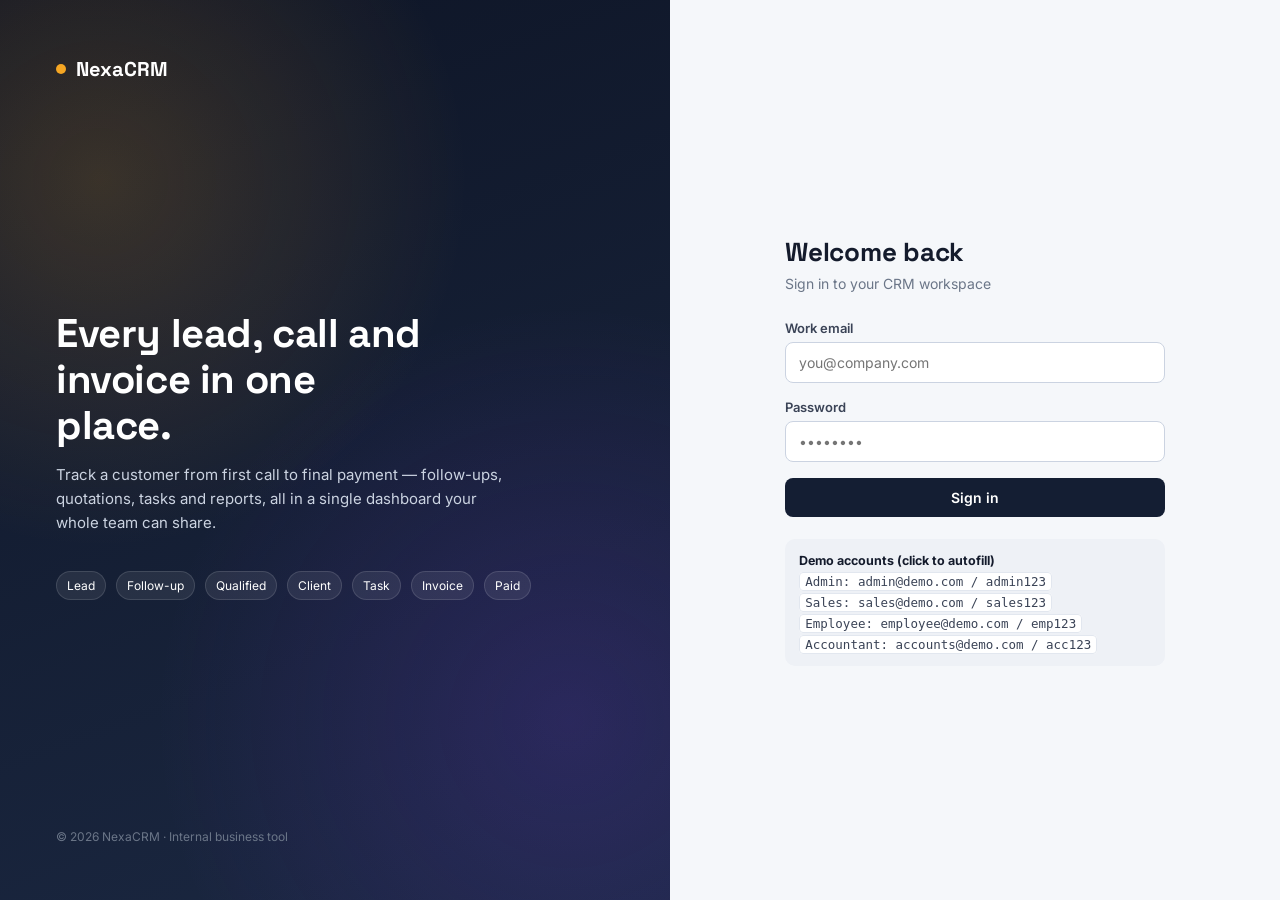
==== crm/dashboard.html @ ab88eb87 "Initial commit" ====
<!DOCTYPE html>
<html lang="en">
<head>
<meta charset="UTF-8">
<meta name="viewport" content="width=device-width, initial-scale=1.0">
<title>NexaCRM — Dashboard</title>
<link rel="stylesheet" href="css/style.css">
</head>
<body>

<div class="app-shell">

  <!-- ===================== SIDEBAR ===================== -->
  <aside class="sidebar" id="sidebar">
    <div class="brand"><span class="dot"></span> NexaCRM</div>

    <div class="nav-group-label">Overview</div>
    <div class="nav-item" data-section="dashboard" data-roles="Admin,Sales,Employee,Accountant">
      <svg width="18" height="18" viewBox="0 0 24 24" fill="none" stroke="currentColor" stroke-width="2"><rect x="3" y="3" width="7" height="9" rx="1.5"/><rect x="14" y="3" width="7" height="5" rx="1.5"/><rect x="14" y="12" width="7" height="9" rx="1.5"/><rect x="3" y="16" width="7" height="5" rx="1.5"/></svg>
      Dashboard
    </div>

    <div class="nav-group-label">Sales Pipeline</div>
    <div class="nav-item" data-section="leads" data-roles="Admin,Sales">
      <svg width="18" height="18" viewBox="0 0 24 24" fill="none" stroke="currentColor" stroke-width="2"><path d="M22 16.92v3a2 2 0 0 1-2.18 2 19.79 19.79 0 0 1-8.63-3.07 19.5 19.5 0 0 1-6-6 19.79 19.79 0 0 1-3.07-8.67A2 2 0 0 1 4.11 2h3a2 2 0 0 1 2 1.72c.13.96.36 1.9.68 2.81a2 2 0 0 1-.45 2.11L8.09 9.91a16 16 0 0 0 6 6l1.27-1.27a2 2 0 0 1 2.11-.45c.91.32 1.85.55 2.81.68A2 2 0 0 1 22 16.92z"/></svg>
      Leads &amp; Follow-ups
    </div>
    <div class="nav-item" data-section="clients" data-roles="Admin,Sales,Accountant,Employee">
      <svg width="18" height="18" viewBox="0 0 24 24" fill="none" stroke="currentColor" stroke-width="2"><path d="M17 21v-2a4 4 0 0 0-4-4H5a4 4 0 0 0-4 4v2"/><circle cx="9" cy="7" r="4"/><path d="M23 21v-2a4 4 0 0 0-3-3.87"/><path d="M16 3.13a4 4 0 0 1 0 7.75"/></svg>
      Clients
    </div>

    <div class="nav-group-label">Delivery</div>
    <div class="nav-item" data-section="tasks" data-roles="Admin,Sales,Employee">
      <svg width="18" height="18" viewBox="0 0 24 24" fill="none" stroke="currentColor" stroke-width="2"><path d="M9 11l3 3L22 4"/><path d="M21 12v7a2 2 0 0 1-2 2H5a2 2 0 0 1-2-2V5a2 2 0 0 1 2-2h11"/></svg>
      Services &amp; Tasks
    </div>

    <div class="nav-group-label">Billing</div>
    <div class="nav-item" data-section="quotations" data-roles="Admin,Sales,Accountant">
      <svg width="18" height="18" viewBox="0 0 24 24" fill="none" stroke="currentColor" stroke-width="2"><path d="M14 2H6a2 2 0 0 0-2 2v16a2 2 0 0 0 2 2h12a2 2 0 0 0 2-2V8z"/><path d="M14 2v6h6"/><path d="M9 15h6M9 11h3"/></svg>
      Quotations &amp; Invoices
    </div>
    <div class="nav-item" data-section="payments" data-roles="Admin,Accountant">
      <svg width="18" height="18" viewBox="0 0 24 24" fill="none" stroke="currentColor" stroke-width="2"><rect x="1" y="4" width="22" height="16" rx="2"/><path d="M1 10h22"/></svg>
      Payments
    </div>

    <div class="nav-group-label">Insights</div>
    <div class="nav-item" data-section="notifications" data-roles="Admin,Sales,Employee,Accountant">
      <svg width="18" height="18" viewBox="0 0 24 24" fill="none" stroke="currentColor" stroke-width="2"><path d="M18 8A6 6 0 0 0 6 8c0 7-3 9-3 9h18s-3-2-3-9"/><path d="M13.73 21a2 2 0 0 1-3.46 0"/></svg>
      Notifications
    </div>
    <div class="nav-item" data-section="reports" data-roles="Admin,Accountant">
      <svg width="18" height="18" viewBox="0 0 24 24" fill="none" stroke="currentColor" stroke-width="2"><path d="M3 3v18h18"/><path d="M18 17V9M13 17V5M8 17v-3"/></svg>
      Reports
    </div>
    <div class="nav-item" data-section="users" data-roles="Admin">
      <svg width="18" height="18" viewBox="0 0 24 24" fill="none" stroke="currentColor" stroke-width="2"><path d="M20 21v-2a4 4 0 0 0-4-4H8a4 4 0 0 0-4 4v2"/><circle cx="12" cy="7" r="4"/></svg>
      Team &amp; Roles
    </div>

    <div class="sidebar-footer">
      <div class="sidebar-user">
        <div class="avatar" id="sbAvatar">?</div>
        <div class="who">
          <div class="n" id="sbName">—</div>
          <div class="r" id="sbRole">—</div>
        </div>
      </div>
      <div class="nav-item" id="logoutBtn" style="margin-top:6px;">
        <svg width="18" height="18" viewBox="0 0 24 24" fill="none" stroke="currentColor" stroke-width="2"><path d="M9 21H5a2 2 0 0 1-2-2V5a2 2 0 0 1 2-2h4"/><polyline points="16 17 21 12 16 7"/><line x1="21" y1="12" x2="9" y2="12"/></svg>
        Log out
      </div>
    </div>
  </aside>

  <!-- ===================== MAIN ===================== -->
  <div class="main">
    <div class="topbar">
      <div class="left">
        <button class="menu-toggle" id="menuToggle">
          <svg width="22" height="22" viewBox="0 0 24 24" fill="none" stroke="currentColor" stroke-width="2"><line x1="3" y1="12" x2="21" y2="12"/><line x1="3" y1="6" x2="21" y2="6"/><line x1="3" y1="18" x2="21" y2="18"/></svg>
        </button>
        <h1 id="pageTitle">Dashboard</h1>
      </div>
      <div class="right">
        <button class="btn btn-amber btn-sm" id="newCallBtn">
          <svg width="15" height="15" viewBox="0 0 24 24" fill="none" stroke="currentColor" stroke-width="2.3"><path d="M22 16.92v3a2 2 0 0 1-2.18 2 19.79 19.79 0 0 1-8.63-3.07 19.5 19.5 0 0 1-6-6 19.79 19.79 0 0 1-3.07-8.67A2 2 0 0 1 4.11 2h3a2 2 0 0 1 2 1.72c.13.96.36 1.9.68 2.81a2 2 0 0 1-.45 2.11L8.09 9.91a16 16 0 0 0 6 6l1.27-1.27a2 2 0 0 1 2.11-.45c.91.32 1.85.55 2.81.68A2 2 0 0 1 22 16.92z"/></svg>
          New Call
        </button>
        <button class="icon-btn" id="bellBtn" title="Notifications">
          <svg width="18" height="18" viewBox="0 0 24 24" fill="none" stroke="currentColor" stroke-width="2"><path d="M18 8A6 6 0 0 0 6 8c0 7-3 9-3 9h18s-3-2-3-9"/><path d="M13.73 21a2 2 0 0 1-3.46 0"/></svg>
          <span class="badge-dot perm-hidden" id="bellCount">0</span>
        </button>
      </div>
    </div>

    <div class="content">

      <!-- ============ DASHBOARD ============ -->
      <section class="section active" id="sec-dashboard">
        <div class="stat-grid" id="statGrid"></div>
        <div class="grid-2">
          <div class="card">
            <div class="card-head">
              <h3>Leads needing follow-up</h3>
              <button class="link-btn" data-nav="leads">View all leads</button>
            </div>
            <div class="table-wrap" id="dashFollowUps"></div>
          </div>
          <div class="card">
            <div class="card-head"><h3>Recent activity</h3></div>
            <div class="card-body"><div class="timeline" id="dashActivity"></div></div>
          </div>
        </div>
        <div class="card" style="margin-top:20px;">
          <div class="card-head">
            <h3>Call a lead</h3>
            <span class="small-muted">Tap call, and when you hang up we'll prompt you to log what happened.</span>
          </div>
          <div class="table-wrap" id="dashCallList"></div>
        </div>
      </section>

      <!-- ============ LEADS ============ -->
      <section class="section" id="sec-leads">
        <div class="page-head">
          <div><h2>Leads &amp; Follow-ups</h2><div class="sub">Capture new leads, log calls and move them toward qualification.</div></div>
          <button class="btn btn-primary" id="addLeadBtn">+ Add Lead</button>
        </div>
        <div class="filter-bar">
          <input type="search" id="leadSearch" placeholder="Search name, company, phone…">
          <div class="pill-tabs" id="leadStatusTabs"></div>
        </div>
        <div class="card"><div class="table-wrap" id="leadTable"></div></div>
      </section>

      <!-- ============ CLIENTS ============ -->
      <section class="section" id="sec-clients">
        <div class="page-head">
          <div><h2>Clients</h2><div class="sub">Everyone converted from a lead, with full service &amp; billing history.</div></div>
          <button class="btn btn-primary" id="addClientBtn">+ Add Client Directly</button>
        </div>
        <div class="filter-bar"><input type="search" id="clientSearch" placeholder="Search clients…"></div>
        <div class="card"><div class="table-wrap" id="clientTable"></div></div>
      </section>

      <!-- ============ TASKS / SERVICES ============ -->
      <section class="section" id="sec-tasks">
        <div class="page-head">
          <div><h2>Services &amp; Tasks</h2><div class="sub">Assign delivery work to your team and track progress.</div></div>
          <div style="display:flex;gap:10px;">
            <button class="btn btn-outline" id="manageServicesBtn">Manage Services</button>
            <button class="btn btn-primary" id="addTaskBtn">+ Assign Task</button>
          </div>
        </div>
        <div class="filter-bar" id="taskStatusTabs"></div>
        <div class="card"><div class="table-wrap" id="taskTable"></div></div>
      </section>

      <!-- ============ QUOTATIONS & INVOICES ============ -->
      <section class="section" id="sec-quotations">
        <div class="page-head">
          <div><h2>Quotations &amp; Invoices</h2><div class="sub">Quote a client, then convert accepted quotes into invoices.</div></div>
          <button class="btn btn-primary" id="addQuoteBtn">+ New Quotation</button>
        </div>
        <div class="pill-tabs" style="margin-bottom:16px;">
          <button class="pill-tab active" data-billtab="quotations">Quotations</button>
          <button class="pill-tab" data-billtab="invoices">Invoices</button>
        </div>
        <div class="card" id="billQuotationsWrap"><div class="table-wrap" id="quoteTable"></div></div>
        <div class="card" id="billInvoicesWrap" style="display:none;"><div class="table-wrap" id="invoiceTable"></div></div>
      </section>

      <!-- ============ PAYMENTS ============ -->
      <section class="section" id="sec-payments">
        <div class="page-head">
          <div><h2>Payment Tracking</h2><div class="sub">Record payments received and see who still owes what.</div></div>
        </div>
        <div class="stat-grid" id="paymentStatGrid" style="grid-template-columns:repeat(3,1fr);"></div>
        <div class="card"><div class="table-wrap" id="paymentTable"></div></div>
      </section>

      <!-- ============ NOTIFICATIONS ============ -->
      <section class="section" id="sec-notifications">
        <div class="page-head">
          <div><h2>Notifications &amp; Reminders</h2><div class="sub">Follow-up due dates, unpaid invoices and task deadlines.</div></div>
          <button class="btn btn-outline btn-sm" id="markAllReadBtn">Mark all as read</button>
        </div>
        <div class="card"><div id="notifList"></div></div>
      </section>

      <!-- ============ REPORTS ============ -->
      <section class="section" id="sec-reports">
        <div class="page-head"><div><h2>Dashboard &amp; Reports</h2><div class="sub">Pipeline health and revenue at a glance.</div></div></div>
        <div class="grid-2">
          <div class="card">
            <div class="card-head"><h3>Lead funnel</h3></div>
            <div class="card-body" id="funnelChart"></div>
          </div>
          <div class="card">
            <div class="card-head"><h3>Revenue — invoiced vs collected</h3></div>
            <div class="card-body" id="revenueChart"></div>
          </div>
        </div>
        <div class="card" style="margin-top:20px;">
          <div class="card-head"><h3>Team performance</h3></div>
          <div class="table-wrap" id="teamPerfTable"></div>
        </div>
      </section>

      <!-- ============ USERS (ADMIN) ============ -->
      <section class="section" id="sec-users">
        <div class="page-head">
          <div><h2>Team &amp; Roles</h2><div class="sub">Manage who has access, and what they can do.</div></div>
          <button class="btn btn-primary" id="addUserBtn">+ Add Team Member</button>
        </div>
        <div class="card"><div class="table-wrap" id="userTable"></div></div>
      </section>

    </div>
  </div>
</div>

<!-- ===================== MODALS ===================== -->

<!-- Add / Edit Lead -->
<div class="modal-overlay" id="modal-lead">
  <div class="modal">
    <div class="modal-head"><h3 id="leadModalTitle">Add Lead</h3><button class="modal-close" data-close>&times;</button></div>
    <div class="modal-body">
      <form id="leadForm">
        <input type="hidden" id="leadId">
        <div class="form-row">
          <div class="field"><label>Full name *</label><input type="text" id="leadName" required></div>
          <div class="field"><label>Phone *</label><input type="tel" id="leadPhone" required></div>
        </div>
        <div class="form-row">
          <div class="field"><label>Email</label><input type="email" id="leadEmail"></div>
          <div class="field"><label>Company</label><input type="text" id="leadCompany"></div>
        </div>
        <div class="form-row">
          <div class="field"><label>Source</label>
            <select id="leadSource"><option>Website</option><option>Referral</option><option>Cold Call</option><option>Social Media</option><option>Walk-in</option><option>Other</option></select>
          </div>
          <div class="field"><label>Assigned to</label><select id="leadAssignedTo"></select></div>
        </div>
        <div class="field"><label>Notes</label><textarea id="leadNotes" placeholder="What do they need?"></textarea></div>
      </form>
    </div>
    <div class="modal-foot"><button class="btn btn-ghost" data-close>Cancel</button><button class="btn btn-primary" id="saveLeadBtn">Save Lead</button></div>
  </div>
</div>

<!-- Lead Detail / Follow-up -->
<div class="modal-overlay" id="modal-leadDetail">
  <div class="modal modal-lg">
    <div class="modal-head"><h3 id="leadDetailName">Lead</h3><button class="modal-close" data-close>&times;</button></div>
    <div class="modal-body">
      <div class="grid-2">
        <div>
          <div class="kv"><span class="k">Phone</span><span class="v" id="ldPhone"></span></div>
          <div class="kv"><span class="k">Email</span><span class="v" id="ldEmail"></span></div>
          <div class="kv"><span class="k">Company</span><span class="v" id="ldCompany"></span></div>
          <div class="kv"><span class="k">Source</span><span class="v" id="ldSource"></span></div>
          <div class="kv"><span class="k">Assigned to</span><span class="v" id="ldAssigned"></span></div>
          <div class="kv"><span class="k">Status</span><span class="v" id="ldStatus"></span></div>
          <div class="divider"></div>
          <label style="font-size:13px;font-weight:600;color:var(--slate-700);">Add follow-up note</label>
          <textarea id="fuNote" placeholder="Call summary, next steps…" style="margin-top:6px;width:100%;padding:11px 13px;border:1px solid var(--slate-300);border-radius:8px;min-height:70px;font-family:inherit;"></textarea>
          <div class="form-row" style="margin-top:10px;">
            <div class="field" style="margin-bottom:0;"><label>Next follow-up date</label><input type="date" id="fuNextDate"></div>
            <div class="field" style="margin-bottom:0;"><label>Update status</label>
              <select id="fuStatus"><option>New</option><option>Contacted</option><option>Qualified</option><option>Lost</option></select>
            </div>
          </div>
          <button class="btn btn-outline btn-sm" style="margin-top:12px;" id="saveFollowUpBtn">Save Follow-up</button>
        </div>
        <div>
          <label style="font-size:13px;font-weight:600;color:var(--slate-700);">Follow-up history</label>
          <div class="timeline" id="ldHistory" style="margin-top:10px;"></div>
        </div>
      </div>
    </div>
    <div class="modal-foot">
      <button class="btn btn-danger" id="markLostBtn">Mark as Lost</button>
      <button class="btn btn-amber" id="convertLeadBtn">Convert to Client →</button>
    </div>
  </div>
</div>

<!-- Convert to Client -->
<div class="modal-overlay" id="modal-convert">
  <div class="modal">
    <div class="modal-head"><h3>Convert Lead to Client</h3><button class="modal-close" data-close>&times;</button></div>
    <div class="modal-body">
      <p class="hint" style="margin-bottom:14px;">This creates a client record from <b id="convLeadName"></b> and keeps their full lead &amp; follow-up history attached.</p>
      <input type="hidden" id="convLeadId">
      <div class="field"><label>Billing address</label><textarea id="convAddress" placeholder="Optional"></textarea></div>
    </div>
    <div class="modal-foot"><button class="btn btn-ghost" data-close>Cancel</button><button class="btn btn-primary" id="confirmConvertBtn">Convert to Client</button></div>
  </div>
</div>

<!-- Add Client Directly -->
<div class="modal-overlay" id="modal-client">
  <div class="modal">
    <div class="modal-head"><h3>Add Client</h3><button class="modal-close" data-close>&times;</button></div>
    <div class="modal-body">
      <form id="clientForm">
        <div class="form-row">
          <div class="field"><label>Full name *</label><input type="text" id="clientName" required></div>
          <div class="field"><label>Phone *</label><input type="tel" id="clientPhone" required></div>
        </div>
        <div class="form-row">
          <div class="field"><label>Email</label><input type="email" id="clientEmail"></div>
          <div class="field"><label>Company</label><input type="text" id="clientCompany"></div>
        </div>
        <div class="field"><label>Address</label><textarea id="clientAddress"></textarea></div>
      </form>
    </div>
    <div class="modal-foot"><button class="btn btn-ghost" data-close>Cancel</button><button class="btn btn-primary" id="saveClientBtn">Save Client</button></div>
  </div>
</div>

<!-- Client Detail -->
<div class="modal-overlay" id="modal-clientDetail">
  <div class="modal modal-lg">
    <div class="modal-head"><h3 id="cdName">Client</h3><button class="modal-close" data-close>&times;</button></div>
    <div class="modal-body">
      <div class="grid-2">
        <div>
          <div class="kv"><span class="k">Phone</span><span class="v" id="cdPhone"></span></div>
          <div class="kv"><span class="k">Email</span><span class="v" id="cdEmail"></span></div>
          <div class="kv"><span class="k">Company</span><span class="v" id="cdCompany"></span></div>
          <div class="kv"><span class="k">Client since</span><span class="v" id="cdSince"></span></div>
          <div class="divider"></div>
          <div class="kv"><span class="k">Total invoiced</span><span class="v" id="cdInvoiced"></span></div>
          <div class="kv"><span class="k">Total paid</span><span class="v" id="cdPaid"></span></div>
          <div class="kv"><span class="k">Balance due</span><span class="v" id="cdDue"></span></div>
        </div>
        <div>
          <label style="font-size:13px;font-weight:600;color:var(--slate-700);">Tasks &amp; services</label>
          <div id="cdTasks" style="margin-top:8px;"></div>
        </div>
      </div>
    </div>
    <div class="modal-foot"><button class="btn btn-ghost" data-close>Close</button></div>
  </div>
</div>

<!-- Manage Services -->
<div class="modal-overlay" id="modal-services">
  <div class="modal">
    <div class="modal-head"><h3>Services</h3><button class="modal-close" data-close>&times;</button></div>
    <div class="modal-body">
      <div id="serviceList" style="margin-bottom:16px;"></div>
      <div class="divider"></div>
      <div class="form-row">
        <div class="field"><label>Service name</label><input type="text" id="svcName"></div>
        <div class="field"><label>Price (₹)</label><input type="number" id="svcPrice"></div>
      </div>
      <div class="field"><label>Description</label><input type="text" id="svcDesc"></div>
      <button class="btn btn-outline btn-sm" id="addServiceBtn">+ Add Service</button>
    </div>
    <div class="modal-foot"><button class="btn btn-primary" data-close>Done</button></div>
  </div>
</div>

<!-- Add Task -->
<div class="modal-overlay" id="modal-task">
  <div class="modal">
    <div class="modal-head"><h3>Assign Task</h3><button class="modal-close" data-close>&times;</button></div>
    <div class="modal-body">
      <form id="taskForm">
        <div class="field"><label>Task title *</label><input type="text" id="taskTitle" required></div>
        <div class="form-row">
          <div class="field"><label>Client</label><select id="taskClient"></select></div>
          <div class="field"><label>Related service</label><select id="taskService"></select></div>
        </div>
        <div class="form-row">
          <div class="field"><label>Assign to</label><select id="taskAssignee"></select></div>
          <div class="field"><label>Due date</label><input type="date" id="taskDue"></div>
        </div>
        <div class="field"><label>Priority</label>
          <select id="taskPriority"><option>Low</option><option selected>Medium</option><option>High</option></select>
        </div>
        <div class="field"><label>Description</label><textarea id="taskDesc"></textarea></div>
      </form>
    </div>
    <div class="modal-foot"><button class="btn btn-ghost" data-close>Cancel</button><button class="btn btn-primary" id="saveTaskBtn">Assign Task</button></div>
  </div>
</div>

<!-- New Quotation -->
<div class="modal-overlay" id="modal-quote">
  <div class="modal modal-lg">
    <div class="modal-head"><h3>New Quotation</h3><button class="modal-close" data-close>&times;</button></div>
    <div class="modal-body">
      <div class="field"><label>Client *</label><select id="quoteClient"></select></div>
      <label style="font-size:13px;font-weight:600;color:var(--slate-700);">Line items</label>
      <div id="quoteItems" style="margin:10px 0;"></div>
      <button class="btn btn-outline btn-sm" id="addQuoteLineBtn">+ Add Line Item</button>
      <div class="divider"></div>
      <div class="form-row">
        <div class="field"><label>Valid until</label><input type="date" id="quoteValidUntil"></div>
        <div class="field" style="text-align:right;">
          <label>&nbsp;</label>
          <div style="font-size:22px;font-family:var(--font-display);font-weight:700;">Total: <span id="quoteTotal">₹0</span></div>
        </div>
      </div>
    </div>
    <div class="modal-foot"><button class="btn btn-ghost" data-close>Cancel</button><button class="btn btn-primary" id="saveQuoteBtn">Save Quotation</button></div>
  </div>
</div>

<!-- Record Payment -->
<div class="modal-overlay" id="modal-payment">
  <div class="modal">
    <div class="modal-head"><h3>Record Payment</h3><button class="modal-close" data-close>&times;</button></div>
    <div class="modal-body">
      <input type="hidden" id="payInvoiceId">
      <div class="kv"><span class="k">Invoice</span><span class="v" id="payInvoiceLabel"></span></div>
      <div class="kv"><span class="k">Balance due</span><span class="v" id="payBalance"></span></div>
      <div class="divider"></div>
      <div class="form-row">
        <div class="field"><label>Amount received (₹) *</label><input type="number" id="payAmount" required></div>
        <div class="field"><label>Payment mode</label>
          <select id="payMode"><option>Bank Transfer</option><option>UPI</option><option>Cash</option><option>Cheque</option><option>Card</option></select>
        </div>
      </div>
      <div class="field"><label>Date</label><input type="date" id="payDate"></div>
    </div>
    <div class="modal-foot"><button class="btn btn-ghost" data-close>Cancel</button><button class="btn btn-primary" id="savePaymentBtn">Record Payment</button></div>
  </div>
</div>

<!-- Add User -->
<div class="modal-overlay" id="modal-user">
  <div class="modal">
    <div class="modal-head"><h3>Add Team Member</h3><button class="modal-close" data-close>&times;</button></div>
    <div class="modal-body">
      <div class="field"><label>Full name *</label><input type="text" id="userName"></div>
      <div class="field"><label>Email *</label><input type="email" id="userEmail"></div>
      <div class="field"><label>Temporary password *</label><input type="text" id="userPassword" value="welcome123"></div>
      <div class="field"><label>Role</label>
        <select id="userRole"><option>Sales</option><option>Employee</option><option>Accountant</option><option>Admin</option></select>
      </div>
    </div>
    <div class="modal-foot"><button class="btn btn-ghost" data-close>Cancel</button><button class="btn btn-primary" id="saveUserBtn">Add Member</button></div>
  </div>
</div>

<!-- ===================== START A CALL (choose number) ===================== -->
<div class="modal-overlay" id="modal-newcall">
  <div class="modal modal-sm">
    <div class="modal-head"><h3>Start a Call</h3><button class="modal-close" data-close>&times;</button></div>
    <div class="modal-body">
      <div class="field"><label>Name (optional)</label><input type="text" id="ncName" placeholder="e.g. Walk-in enquiry"></div>
      <div class="field"><label>Phone number *</label><input type="tel" id="ncPhone" placeholder="+91…"></div>
      <p class="hint">Calling an existing lead or client? Use the call button next to their name instead — it keeps the call linked to their record.</p>
    </div>
    <div class="modal-foot"><button class="btn btn-ghost" data-close>Cancel</button><button class="btn btn-amber" id="ncStartBtn">Call Now</button></div>
  </div>
</div>

<!-- ===================== CALL MODAL ===================== -->
<div class="modal-overlay" id="modal-call">
  <div class="modal modal-sm">
    <div class="call-modal">
      <div class="call-avatar" id="callAvatarInitials">?</div>
      <div class="call-status"><span class="pulse-dot"></span><span id="callStatusText">Calling…</span></div>
      <div class="call-name" id="callName">Unknown</div>
      <div class="call-number" id="callNumber">—</div>
      <div class="call-timer" id="callTimer">00:00</div>
      <div class="call-actions">
        <button class="call-btn mute" id="muteBtn" title="Mute">
          <svg width="20" height="20" viewBox="0 0 24 24" fill="none" stroke="currentColor" stroke-width="2"><path d="M12 1a3 3 0 0 0-3 3v8a3 3 0 0 0 6 0V4a3 3 0 0 0-3-3z"/><path d="M19 10v2a7 7 0 0 1-14 0v-2"/><line x1="12" y1="19" x2="12" y2="23"/></svg>
        </button>
        <button class="call-btn end" id="endCallBtn" title="End call">
          <svg width="22" height="22" viewBox="0 0 24 24" fill="currentColor"><path d="M12 9c-1.6 0-3.15.25-4.6.72a1 1 0 0 0-.68 1.05l.33 2.6a1 1 0 0 0 .66.82c.72.25 1.4.6 2 1.05a1 1 0 0 0 1.2-.02l1.1-.87a9.9 9.9 0 0 0 2 0l1.1.87a1 1 0 0 0 1.2.02c.6-.44 1.28-.8 2-1.05a1 1 0 0 0 .66-.82l.33-2.6a1 1 0 0 0-.68-1.05A15.6 15.6 0 0 0 12 9z" transform="rotate(135 12 12)"/></svg>
        </button>
      </div>
    </div>
  </div>
</div>

<!-- ===================== CALL WRAP-UP MODAL ===================== -->
<div class="modal-overlay" id="modal-wrapup">
  <div class="modal modal-sm">
    <div class="call-modal" style="padding:30px 22px;">
      <div class="wrapup-icon">
        <svg width="24" height="24" viewBox="0 0 24 24" fill="none" stroke="currentColor" stroke-width="2"><path d="M22 11.08V12a10 10 0 1 1-5.93-9.14"/><polyline points="22 4 12 14.01 9 11.01"/></svg>
      </div>
      <h3 style="margin-bottom:4px;">Call ended</h3>
      <p class="small-muted" id="wrapupSummary">Duration 00:00 with Unknown</p>
      <div class="wrapup-actions">
        <button class="wrapup-action" id="waAddLead">
          <span class="ic" style="background:var(--blue-bg);color:var(--blue);">
            <svg width="16" height="16" viewBox="0 0 24 24" fill="none" stroke="currentColor" stroke-width="2"><line x1="12" y1="5" x2="12" y2="19"/><line x1="5" y1="12" x2="19" y2="12"/></svg>
          </span> Add as new Lead
        </button>
        <button class="wrapup-action" id="waFollowUp">
          <span class="ic" style="background:var(--amber-500);color:#fff;opacity:.9;">
            <svg width="16" height="16" viewBox="0 0 24 24" fill="none" stroke="currentColor" stroke-width="2"><path d="M12 20h9"/><path d="M16.5 3.5a2.12 2.12 0 0 1 3 3L7 19l-4 1 1-4z"/></svg>
          </span> Log Follow-up Note
        </button>
        <button class="wrapup-action" id="waConvert">
          <span class="ic" style="background:var(--green-bg);color:var(--green);">
            <svg width="16" height="16" viewBox="0 0 24 24" fill="none" stroke="currentColor" stroke-width="2"><path d="M17 21v-2a4 4 0 0 0-4-4H5a4 4 0 0 0-4 4v2"/><circle cx="9" cy="7" r="4"/><path d="M23 11l-3 3-2-2" /></svg>
          </span> Convert to Client
        </button>
        <button class="wrapup-action" id="waTask">
          <span class="ic" style="background:var(--purple-bg);color:var(--purple);">
            <svg width="16" height="16" viewBox="0 0 24 24" fill="none" stroke="currentColor" stroke-width="2"><path d="M9 11l3 3L22 4"/><path d="M21 12v7a2 2 0 0 1-2 2H5a2 2 0 0 1-2-2V5a2 2 0 0 1 2-2h11"/></svg>
          </span> Create Task
        </button>
        <button class="wrapup-action" id="waLost" style="grid-column:1/-1;">
          <span class="ic" style="background:var(--red-bg);color:var(--red);">
            <svg width="16" height="16" viewBox="0 0 24 24" fill="none" stroke="currentColor" stroke-width="2"><circle cx="12" cy="12" r="10"/><line x1="15" y1="9" x2="9" y2="15"/><line x1="9" y1="9" x2="15" y2="15"/></svg>
          </span> Mark Lead as Lost / Not Interested
        </button>
      </div>
      <button class="btn btn-ghost btn-sm" style="margin-top:14px;" data-close>Dismiss</button>
    </div>
  </div>
</div>

<div id="toast-host"></div>

<script src="js/data.js"></script>
<script src="js/app.js"></script>
</body>
</html>
---- crm/css/style.css ----
@import url('https://fonts.googleapis.com/css2?family=Space+Grotesk:wght@500;600;700&family=Inter:wght@400;500;600;700&display=swap');

:root{
  --navy-950:#0E1526;
  --navy-900:#141E33;
  --navy-800:#1B2842;
  --navy-700:#26355A;
  --amber-500:#F5A623;
  --amber-600:#DB8E12;
  --slate-50:#F5F7FA;
  --slate-100:#EEF1F6;
  --slate-200:#E2E7EF;
  --slate-300:#CBD3E1;
  --slate-500:#6B7688;
  --slate-700:#3A4356;
  --ink:#141B2C;
  --white:#FFFFFF;

  --blue:#2563EB;   --blue-bg:#E9EFFD;
  --purple:#7C3AED; --purple-bg:#F0E9FE;
  --green:#16A34A;  --green-bg:#E6F6EC;
  --red:#DC2626;    --red-bg:#FCE9E9;
  --gray:#6B7688;   --gray-bg:#EEF1F6;

  --radius-sm:6px;
  --radius:10px;
  --radius-lg:16px;
  --shadow-sm:0 1px 2px rgba(14,21,38,.06);
  --shadow-md:0 6px 20px rgba(14,21,38,.08);
  --shadow-lg:0 20px 50px rgba(14,21,38,.20);

  --font-display:'Space Grotesk', 'Segoe UI', system-ui, sans-serif;
  --font-body:'Inter', 'Segoe UI', system-ui, sans-serif;
}

*{box-sizing:border-box;}
html,body{height:100%;}
body{
  margin:0;
  font-family:var(--font-body);
  color:var(--ink);
  background:var(--slate-50);
  -webkit-font-smoothing:antialiased;
}
h1,h2,h3,h4{ font-family:var(--font-display); margin:0; letter-spacing:-0.01em; }
p{margin:0;}
a{color:inherit;}
button{font-family:inherit;}
::selection{ background:var(--amber-500); color:var(--navy-950); }
:focus-visible{ outline:2px solid var(--amber-500); outline-offset:2px; }

/* ---------- Buttons ---------- */
.btn{
  display:inline-flex; align-items:center; justify-content:center; gap:8px;
  padding:10px 18px; border-radius:8px; border:1px solid transparent;
  font-weight:600; font-size:14px; cursor:pointer; transition:.15s ease;
  white-space:nowrap;
}
.btn:active{ transform:translateY(1px); }
.btn-primary{ background:var(--navy-900); color:#fff; }
.btn-primary:hover{ background:var(--navy-800); }
.btn-amber{ background:var(--amber-500); color:var(--navy-950); }
.btn-amber:hover{ background:var(--amber-600); }
.btn-outline{ background:#fff; border-color:var(--slate-300); color:var(--navy-900); }
.btn-outline:hover{ border-color:var(--navy-700); }
.btn-ghost{ background:transparent; color:var(--slate-700); }
.btn-ghost:hover{ background:var(--slate-100); }
.btn-danger{ background:var(--red-bg); color:var(--red); }
.btn-danger:hover{ background:#f8d5d5; }
.btn-sm{ padding:6px 12px; font-size:13px; border-radius:6px; }
.btn-icon{ padding:8px; border-radius:8px; }
.btn:disabled{ opacity:.5; cursor:not-allowed; }
.btn-block{ width:100%; }

/* ---------- Login Page ---------- */
.login-shell{
  min-height:100vh; display:grid; grid-template-columns:1.1fr 1fr;
}
@media (max-width:860px){ .login-shell{ grid-template-columns:1fr; } .login-visual{ display:none; } }
.login-visual{
  background:
    radial-gradient(circle at 15% 20%, rgba(245,166,35,.18), transparent 40%),
    radial-gradient(circle at 85% 80%, rgba(124,58,237,.18), transparent 45%),
    linear-gradient(160deg, var(--navy-950), var(--navy-800));
  color:#fff; padding:56px; display:flex; flex-direction:column; justify-content:space-between;
  position:relative; overflow:hidden;
}
.login-visual .brand{ display:flex; align-items:center; gap:10px; font-family:var(--font-display); font-size:20px; font-weight:700; }
.login-visual .brand .dot{ width:10px; height:10px; border-radius:50%; background:var(--amber-500); }
.login-visual .pitch h1{ font-size:40px; line-height:1.15; max-width:9.5em; }
.login-visual .pitch p{ margin-top:14px; color:var(--slate-300); max-width:30em; font-size:15px; line-height:1.6; }
.login-flow{ display:flex; align-items:center; gap:10px; margin-top:36px; flex-wrap:wrap; }
.login-flow span{ font-size:12px; padding:6px 10px; border-radius:20px; background:rgba(255,255,255,.08); border:1px solid rgba(255,255,255,.12); }
.login-flow svg{ opacity:.4; }
.login-visual footer{ font-size:12px; color:var(--slate-500); }

.login-form-wrap{ display:flex; align-items:center; justify-content:center; padding:32px; }
.login-card{ width:100%; max-width:380px; }
.login-card h2{ font-size:26px; margin-bottom:6px; }
.login-card .sub{ color:var(--slate-500); font-size:14px; margin-bottom:28px; display:block; }
.field{ margin-bottom:16px; }
.field label{ display:block; font-size:13px; font-weight:600; color:var(--slate-700); margin-bottom:6px; }
.field input, .field select, .field textarea{
  width:100%; padding:11px 13px; border:1px solid var(--slate-300); border-radius:8px;
  font-size:14px; font-family:inherit; background:#fff; color:var(--ink);
}
.field input:focus, .field select:focus, .field textarea:focus{ border-color:var(--navy-700); }
.field textarea{ resize:vertical; min-height:70px; }
.field-error{ color:var(--red); font-size:12px; margin-top:4px; display:none; }
.demo-accounts{ margin-top:22px; padding:14px; background:var(--slate-100); border-radius:10px; font-size:12.5px; color:var(--slate-700); }
.demo-accounts b{ display:block; margin-bottom:6px; color:var(--ink); }
.demo-accounts code{ background:#fff; padding:1px 5px; border-radius:4px; border:1px solid var(--slate-200); }
.login-error{ background:var(--red-bg); color:var(--red); padding:10px 12px; border-radius:8px; font-size:13px; margin-bottom:16px; display:none; }

/* ---------- App Shell ---------- */
.app-shell{ display:grid; grid-template-columns:250px 1fr; min-height:100vh; }
@media (max-width:900px){ .app-shell{ grid-template-columns:0 1fr; } .sidebar{ position:fixed; z-index:50; height:100vh; transform:translateX(-100%); transition:.2s; } .sidebar.open{ transform:translateX(0); width:250px; } }

.sidebar{
  background:linear-gradient(185deg, var(--navy-950), var(--navy-900));
  color:#fff; padding:22px 16px; display:flex; flex-direction:column; gap:4px;
}
.sidebar .brand{ display:flex; align-items:center; gap:10px; padding:6px 10px 22px; font-family:var(--font-display); font-weight:700; font-size:18px; }
.sidebar .brand .dot{ width:9px; height:9px; border-radius:50%; background:var(--amber-500); flex:none; }
.nav-group-label{ font-size:11px; text-transform:uppercase; letter-spacing:.08em; color:var(--slate-500); padding:16px 10px 6px; }
.nav-item{
  display:flex; align-items:center; gap:12px; padding:10px 12px; border-radius:8px;
  color:var(--slate-300); text-decoration:none; font-size:14px; font-weight:500; cursor:pointer;
  transition:.12s;
}
.nav-item svg{ flex:none; opacity:.85; }
.nav-item:hover{ background:rgba(255,255,255,.06); color:#fff; }
.nav-item.active{ background:var(--amber-500); color:var(--navy-950); font-weight:700; }
.nav-item.active svg{ opacity:1; }
.sidebar-footer{ margin-top:auto; padding-top:16px; border-top:1px solid rgba(255,255,255,.1); }
.sidebar-user{ display:flex; align-items:center; gap:10px; padding:8px 10px; }
.avatar{
  width:34px; height:34px; border-radius:50%; background:var(--amber-500); color:var(--navy-950);
  display:flex; align-items:center; justify-content:center; font-weight:700; font-size:13px; flex:none;
}
.sidebar-user .who{ overflow:hidden; }
.sidebar-user .who .n{ font-size:13px; font-weight:600; color:#fff; white-space:nowrap; overflow:hidden; text-overflow:ellipsis; }
.sidebar-user .who .r{ font-size:11px; color:var(--slate-500); }

.main{ display:flex; flex-direction:column; min-width:0; }
.topbar{
  height:68px; background:#fff; border-bottom:1px solid var(--slate-200);
  display:flex; align-items:center; justify-content:space-between; padding:0 24px; gap:16px;
  position:sticky; top:0; z-index:20;
}
.topbar .left{ display:flex; align-items:center; gap:14px; min-width:0; }
.topbar h1{ font-size:19px; }
.menu-toggle{ display:none; background:none; border:none; cursor:pointer; padding:6px; }
@media (max-width:900px){ .menu-toggle{ display:block; } }
.topbar .right{ display:flex; align-items:center; gap:10px; }
.icon-btn{
  position:relative; width:38px; height:38px; border-radius:8px; border:1px solid var(--slate-200);
  background:#fff; display:flex; align-items:center; justify-content:center; cursor:pointer;
}
.icon-btn:hover{ background:var(--slate-100); }
.badge-dot{ position:absolute; top:-4px; right:-4px; background:var(--red); color:#fff; font-size:10px; font-weight:700; min-width:16px; height:16px; border-radius:8px; display:flex; align-items:center; justify-content:center; padding:0 3px; }

.content{ padding:24px; flex:1; }

/* ---------- Page header / stats ---------- */
.page-head{ display:flex; align-items:center; justify-content:space-between; margin-bottom:20px; flex-wrap:wrap; gap:12px; }
.page-head .sub{ color:var(--slate-500); font-size:14px; margin-top:4px; }
.stat-grid{ display:grid; grid-template-columns:repeat(4,1fr); gap:16px; margin-bottom:24px; }
@media (max-width:900px){ .stat-grid{ grid-template-columns:repeat(2,1fr); } }
@media (max-width:520px){ .stat-grid{ grid-template-columns:1fr; } }
.stat-card{
  background:#fff; border:1px solid var(--slate-200); border-radius:var(--radius); padding:18px;
  display:flex; flex-direction:column; gap:6px; box-shadow:var(--shadow-sm);
}
.stat-card .top{ display:flex; align-items:center; justify-content:space-between; }
.stat-card .icon{ width:34px; height:34px; border-radius:8px; display:flex; align-items:center; justify-content:center; }
.stat-card .label{ font-size:13px; color:var(--slate-500); font-weight:500; }
.stat-card .value{ font-size:26px; font-family:var(--font-display); font-weight:700; }
.stat-card .trend{ font-size:12px; font-weight:600; }
.trend.up{ color:var(--green); } .trend.down{ color:var(--red); }

/* ---------- Cards / panels ---------- */
.card{ background:#fff; border:1px solid var(--slate-200); border-radius:var(--radius); box-shadow:var(--shadow-sm); }
.card-head{ padding:16px 20px; border-bottom:1px solid var(--slate-200); display:flex; align-items:center; justify-content:space-between; gap:10px; flex-wrap:wrap; }
.card-head h3{ font-size:15px; }
.card-body{ padding:20px; }
.grid-2{ display:grid; grid-template-columns:2fr 1fr; gap:20px; }
@media (max-width:1000px){ .grid-2{ grid-template-columns:1fr; } }

/* ---------- Table ---------- */
.table-wrap{ overflow-x:auto; }
table{ width:100%; border-collapse:collapse; font-size:13.5px; }
thead th{
  text-align:left; padding:12px 16px; background:var(--slate-50); color:var(--slate-500);
  font-weight:600; font-size:11.5px; text-transform:uppercase; letter-spacing:.04em;
  border-bottom:1px solid var(--slate-200); white-space:nowrap;
}
tbody td{ padding:13px 16px; border-bottom:1px solid var(--slate-100); vertical-align:middle; }
tbody tr:hover{ background:var(--slate-50); }
tbody tr:last-child td{ border-bottom:none; }
.cell-name{ font-weight:600; }
.cell-sub{ color:var(--slate-500); font-size:12px; margin-top:2px; }
.row-actions{ display:flex; gap:6px; justify-content:flex-end; }

/* ---------- Badges ---------- */
.badge{ display:inline-flex; align-items:center; gap:5px; padding:4px 10px; border-radius:20px; font-size:12px; font-weight:600; white-space:nowrap; }
.badge-blue{ background:var(--blue-bg); color:var(--blue); }
.badge-amber{ background:#FEF1DC; color:var(--amber-600); }
.badge-purple{ background:var(--purple-bg); color:var(--purple); }
.badge-green{ background:var(--green-bg); color:var(--green); }
.badge-red{ background:var(--red-bg); color:var(--red); }
.badge-gray{ background:var(--gray-bg); color:var(--gray); }
.badge-dot-sm{ width:6px; height:6px; border-radius:50%; background:currentColor; }

/* ---------- Empty state ---------- */
.empty-state{ text-align:center; padding:48px 20px; color:var(--slate-500); }
.empty-state svg{ margin-bottom:14px; opacity:.5; }
.empty-state h4{ color:var(--ink); font-size:15px; margin-bottom:4px; }
.empty-state p{ font-size:13.5px; margin-bottom:16px; }

/* ---------- Filters bar ---------- */
.filter-bar{ display:flex; gap:10px; flex-wrap:wrap; margin-bottom:16px; align-items:center; }
.filter-bar input[type=text], .filter-bar input[type=search]{
  padding:9px 13px; border:1px solid var(--slate-300); border-radius:8px; font-size:13.5px; min-width:220px;
}
.filter-bar select{ padding:9px 13px; border:1px solid var(--slate-300); border-radius:8px; font-size:13.5px; background:#fff; }
.pill-tabs{ display:flex; gap:6px; flex-wrap:wrap; }
.pill-tab{ padding:7px 14px; border-radius:20px; font-size:13px; font-weight:600; background:#fff; border:1px solid var(--slate-300); cursor:pointer; color:var(--slate-700); }
.pill-tab.active{ background:var(--navy-900); color:#fff; border-color:var(--navy-900); }

/* ---------- Modal ---------- */
.modal-overlay{
  position:fixed; inset:0; background:rgba(14,21,38,.55); display:none; align-items:center; justify-content:center;
  z-index:100; padding:20px; backdrop-filter:blur(2px);
}
.modal-overlay.open{ display:flex; }
.modal{
  background:#fff; border-radius:var(--radius-lg); width:100%; max-width:560px; max-height:90vh; overflow-y:auto;
  box-shadow:var(--shadow-lg); animation:pop .16s ease;
}
.modal.modal-lg{ max-width:760px; }
.modal.modal-sm{ max-width:400px; }
@keyframes pop{ from{ transform:scale(.96); opacity:0; } to{ transform:scale(1); opacity:1; } }
.modal-head{ padding:18px 22px; border-bottom:1px solid var(--slate-200); display:flex; align-items:center; justify-content:space-between; }
.modal-head h3{ font-size:17px; }
.modal-close{ background:none; border:none; cursor:pointer; padding:4px; color:var(--slate-500); border-radius:6px; }
.modal-close:hover{ background:var(--slate-100); }
.modal-body{ padding:22px; }
.modal-foot{ padding:16px 22px; border-top:1px solid var(--slate-200); display:flex; justify-content:flex-end; gap:10px; }
.form-row{ display:grid; grid-template-columns:1fr 1fr; gap:14px; }
@media (max-width:520px){ .form-row{ grid-template-columns:1fr; } }

/* ---------- Call modal ---------- */
.call-modal{ text-align:center; padding:36px 22px; }
.call-avatar{
  width:88px; height:88px; border-radius:50%; margin:0 auto 16px; background:linear-gradient(150deg,var(--navy-800),var(--navy-950));
  color:#fff; display:flex; align-items:center; justify-content:center; font-size:30px; font-weight:700; font-family:var(--font-display);
  box-shadow:0 0 0 8px var(--slate-100);
}
.call-status{ color:var(--slate-500); font-size:13px; margin-bottom:2px; }
.call-name{ font-size:20px; margin-bottom:2px; }
.call-number{ color:var(--slate-500); font-size:13.5px; }
.call-timer{ font-family:var(--font-display); font-size:34px; margin:18px 0; letter-spacing:.03em; }
.pulse-dot{ display:inline-block; width:9px; height:9px; border-radius:50%; background:var(--green); margin-right:7px; animation:pulse 1.4s infinite; }
@keyframes pulse{ 0%{ box-shadow:0 0 0 0 rgba(22,163,74,.5);} 70%{ box-shadow:0 0 0 8px rgba(22,163,74,0);} 100%{ box-shadow:0 0 0 0 rgba(22,163,74,0);} }
.call-actions{ display:flex; justify-content:center; gap:16px; margin-top:6px; }
.call-btn{
  width:56px; height:56px; border-radius:50%; border:none; cursor:pointer; display:flex; align-items:center; justify-content:center;
  transition:.15s;
}
.call-btn.end{ background:var(--red); color:#fff; }
.call-btn.end:hover{ background:#b91c1c; }
.call-btn.mute{ background:var(--slate-100); color:var(--navy-900); }
.call-btn.mute.active{ background:var(--navy-900); color:#fff; }

.wrapup-icon{ width:52px; height:52px; border-radius:50%; background:var(--green-bg); color:var(--green); display:flex; align-items:center; justify-content:center; margin:0 auto 14px; }
.wrapup-actions{ display:grid; grid-template-columns:1fr 1fr; gap:10px; margin-top:18px; }
@media (max-width:480px){ .wrapup-actions{ grid-template-columns:1fr; } }
.wrapup-action{
  display:flex; align-items:center; gap:10px; padding:13px 14px; border:1px solid var(--slate-200); border-radius:10px;
  background:#fff; cursor:pointer; text-align:left; font-size:13.5px; font-weight:600; color:var(--ink);
}
.wrapup-action:hover{ border-color:var(--navy-700); background:var(--slate-50); }
.wrapup-action .ic{ width:34px; height:34px; border-radius:8px; display:flex; align-items:center; justify-content:center; flex:none; }

/* ---------- Toast ---------- */
#toast-host{ position:fixed; bottom:20px; right:20px; z-index:200; display:flex; flex-direction:column; gap:10px; }
.toast{
  background:var(--navy-950); color:#fff; padding:13px 18px; border-radius:10px; font-size:13.5px;
  box-shadow:var(--shadow-lg); display:flex; align-items:center; gap:10px; animation:slideIn .18s ease; max-width:320px;
}
.toast.success{ background:#12341F; }
.toast.error{ background:#3A1414; }
@keyframes slideIn{ from{ transform:translateX(30px); opacity:0;} to{ transform:translateX(0); opacity:1;} }

/* ---------- Misc ---------- */
.section{ display:none; }
.section.active{ display:block; }
.kv{ display:flex; justify-content:space-between; padding:9px 0; border-bottom:1px solid var(--slate-100); font-size:13.5px; }
.kv:last-child{ border-bottom:none; }
.kv .k{ color:var(--slate-500); }
.kv .v{ font-weight:600; }
.divider{ height:1px; background:var(--slate-200); margin:16px 0; }
.hint{ font-size:12px; color:var(--slate-500); margin-top:5px; }
.text-right{ text-align:right; }
.timeline{ position:relative; padding-left:22px; }
.timeline::before{ content:''; position:absolute; left:6px; top:4px; bottom:4px; width:2px; background:var(--slate-200); }
.timeline-item{ position:relative; padding-bottom:18px; }
.timeline-item::before{ content:''; position:absolute; left:-22px; top:3px; width:11px; height:11px; border-radius:50%; background:var(--amber-500); border:2px solid #fff; box-shadow:0 0 0 1px var(--slate-200); }
.timeline-item .t-date{ font-size:11.5px; color:var(--slate-500); margin-bottom:2px; }
.timeline-item .t-note{ font-size:13.5px; }
.link-btn{ background:none; border:none; color:var(--navy-900); text-decoration:underline; cursor:pointer; font-size:13px; font-weight:600; padding:0; }
.perm-hidden{ display:none !important; }
.chip-select{ display:flex; flex-wrap:wrap; gap:8px; }
.chip{ padding:7px 12px; border:1px solid var(--slate-300); border-radius:20px; font-size:13px; cursor:pointer; background:#fff; }
.chip.active{ background:var(--navy-900); border-color:var(--navy-900); color:#fff; }
.progress-bar{ height:6px; background:var(--slate-200); border-radius:4px; overflow:hidden; }
.progress-bar > span{ display:block; height:100%; background:var(--green); }
.small-muted{ font-size:12px; color:var(--slate-500); }
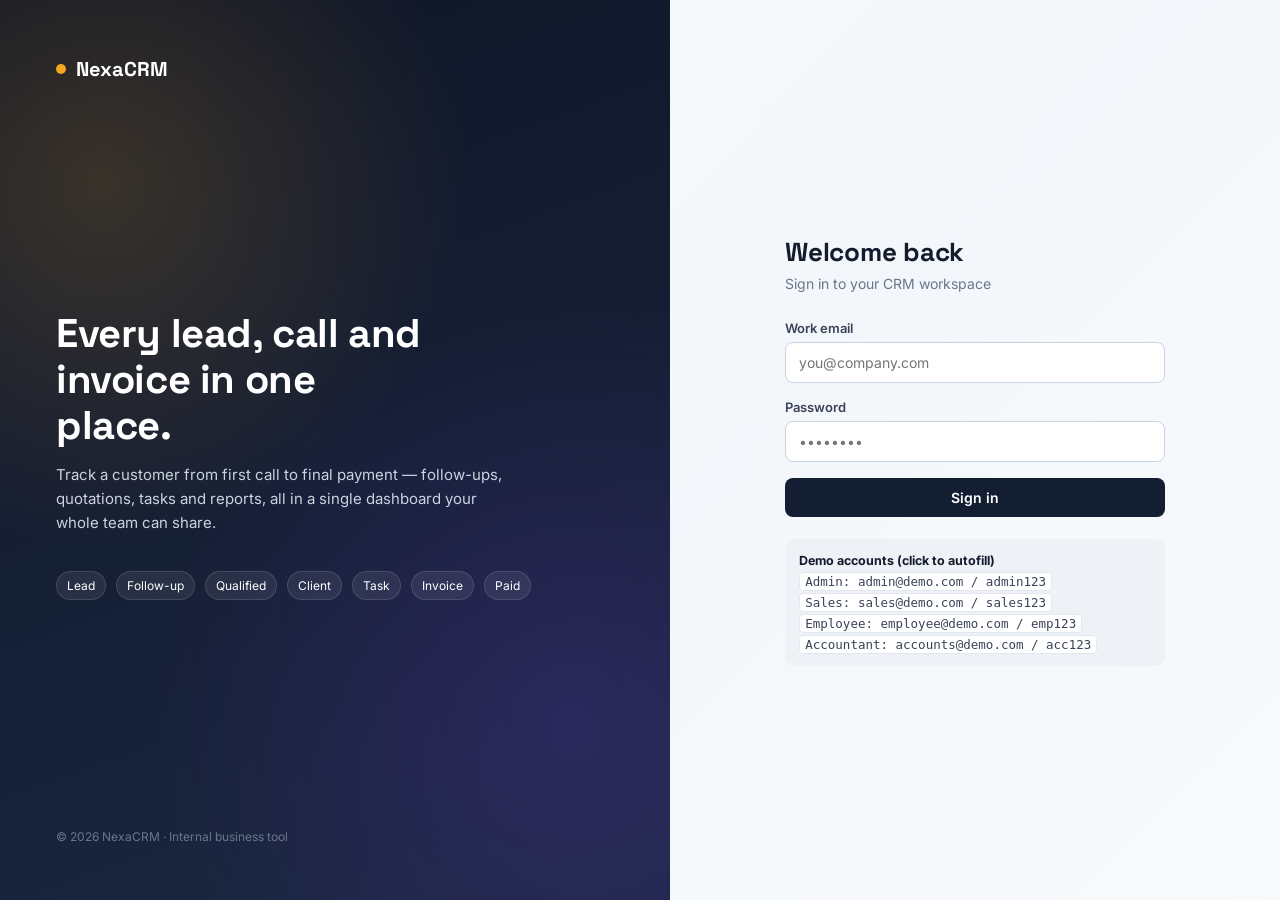
==== commit 8f4a07a8: "add new changes" ====
--- a/crm/dashboard.html
+++ b/crm/dashboard.html
@@ -21,7 +21,11 @@
     </div>
 
     <div class="nav-group-label">Sales Pipeline</div>
-    <div class="nav-item" data-section="leads" data-roles="Admin,Sales">
+    <div class="nav-item" data-section="pipeline" data-roles="Admin,Sales,Employee">
+      <svg width="18" height="18" viewBox="0 0 24 24" fill="none" stroke="currentColor" stroke-width="2"><path d="M4 4h16v3H4zM7 11h10v3H7zM10 18h4v3h-4z"/></svg>
+      Pipeline
+    </div>
+    <div class="nav-item" data-section="leads" data-roles="Admin,Sales,Employee">
       <svg width="18" height="18" viewBox="0 0 24 24" fill="none" stroke="currentColor" stroke-width="2"><path d="M22 16.92v3a2 2 0 0 1-2.18 2 19.79 19.79 0 0 1-8.63-3.07 19.5 19.5 0 0 1-6-6 19.79 19.79 0 0 1-3.07-8.67A2 2 0 0 1 4.11 2h3a2 2 0 0 1 2 1.72c.13.96.36 1.9.68 2.81a2 2 0 0 1-.45 2.11L8.09 9.91a16 16 0 0 0 6 6l1.27-1.27a2 2 0 0 1 2.11-.45c.91.32 1.85.55 2.81.68A2 2 0 0 1 22 16.92z"/></svg>
       Leads &amp; Follow-ups
     </div>
@@ -51,6 +55,10 @@
       <svg width="18" height="18" viewBox="0 0 24 24" fill="none" stroke="currentColor" stroke-width="2"><path d="M18 8A6 6 0 0 0 6 8c0 7-3 9-3 9h18s-3-2-3-9"/><path d="M13.73 21a2 2 0 0 1-3.46 0"/></svg>
       Notifications
     </div>
+    <div class="nav-item" data-section="callhistory" data-roles="Admin,Sales,Employee,Accountant">
+      <svg width="18" height="18" viewBox="0 0 24 24" fill="none" stroke="currentColor" stroke-width="2"><path d="M22 16.92v3a2 2 0 0 1-2.18 2 19.79 19.79 0 0 1-8.63-3.07 19.5 19.5 0 0 1-6-6 19.79 19.79 0 0 1-3.07-8.67A2 2 0 0 1 4.11 2h3a2 2 0 0 1 2 1.72c.13.96.36 1.9.68 2.81a2 2 0 0 1-.45 2.11L8.09 9.91a16 16 0 0 0 6 6l1.27-1.27a2 2 0 0 1 2.11-.45c.91.32 1.85.55 2.81.68A2 2 0 0 1 22 16.92z"/></svg>
+      Call History
+    </div>
     <div class="nav-item" data-section="reports" data-roles="Admin,Accountant">
       <svg width="18" height="18" viewBox="0 0 24 24" fill="none" stroke="currentColor" stroke-width="2"><path d="M3 3v18h18"/><path d="M18 17V9M13 17V5M8 17v-3"/></svg>
       Reports
@@ -58,6 +66,12 @@
     <div class="nav-item" data-section="users" data-roles="Admin">
       <svg width="18" height="18" viewBox="0 0 24 24" fill="none" stroke="currentColor" stroke-width="2"><path d="M20 21v-2a4 4 0 0 0-4-4H8a4 4 0 0 0-4 4v2"/><circle cx="12" cy="7" r="4"/></svg>
       Team &amp; Roles
+    </div>
+
+    <div class="nav-group-label">Account</div>
+    <div class="nav-item" data-section="settings" data-roles="Admin,Sales,Employee,Accountant">
+      <svg width="18" height="18" viewBox="0 0 24 24" fill="none" stroke="currentColor" stroke-width="2"><circle cx="12" cy="12" r="3"/><path d="M19.4 15a1.65 1.65 0 0 0 .33 1.82l.06.06a2 2 0 1 1-2.83 2.83l-.06-.06a1.65 1.65 0 0 0-1.82-.33 1.65 1.65 0 0 0-1 1.51V21a2 2 0 0 1-4 0v-.09A1.65 1.65 0 0 0 9 19.4a1.65 1.65 0 0 0-1.82.33l-.06.06a2 2 0 1 1-2.83-2.83l.06-.06a1.65 1.65 0 0 0 .33-1.82 1.65 1.65 0 0 0-1.51-1H3a2 2 0 0 1 0-4h.09A1.65 1.65 0 0 0 4.6 9a1.65 1.65 0 0 0-.33-1.82l-.06-.06a2 2 0 1 1 2.83-2.83l.06.06a1.65 1.65 0 0 0 1.82.33H9a1.65 1.65 0 0 0 1-1.51V3a2 2 0 0 1 4 0v.09a1.65 1.65 0 0 0 1 1.51 1.65 1.65 0 0 0 1.82-.33l.06-.06a2 2 0 1 1 2.83 2.83l-.06.06a1.65 1.65 0 0 0-.33 1.82V9a1.65 1.65 0 0 0 1.51 1H21a2 2 0 0 1 0 4h-.09a1.65 1.65 0 0 0-1.51 1z"/></svg>
+      Settings
     </div>
 
     <div class="sidebar-footer">
@@ -100,7 +114,9 @@
 
       <!-- ============ DASHBOARD ============ -->
       <section class="section active" id="sec-dashboard">
+        <div class="dashboard-hero" id="dashboardHero"></div>
         <div class="stat-grid" id="statGrid"></div>
+        <div class="role-workspace" id="roleWorkspace"></div>
         <div class="grid-2">
           <div class="card">
             <div class="card-head">
@@ -123,6 +139,16 @@
         </div>
       </section>
 
+      <!-- ============ PIPELINE (KANBAN) ============ -->
+      <section class="section" id="sec-pipeline">
+        <div class="page-head">
+          <div><h2>Sales Pipeline</h2><div class="sub">Drag opportunities through each stage and keep your team focused on the next best action.</div></div>
+          <button class="btn btn-primary" id="addLeadFromPipelineBtn">+ Add Lead</button>
+        </div>
+        <div class="pipeline-overview" id="pipelineOverview"></div>
+        <div class="kanban-board" id="kanbanBoard"></div>
+      </section>
+
       <!-- ============ LEADS ============ -->
       <section class="section" id="sec-leads">
         <div class="page-head">
@@ -193,20 +219,25 @@
 
       <!-- ============ REPORTS ============ -->
       <section class="section" id="sec-reports">
-        <div class="page-head"><div><h2>Dashboard &amp; Reports</h2><div class="sub">Pipeline health and revenue at a glance.</div></div></div>
+        <div class="page-head"><div><h2>Performance Reports</h2><div class="sub">A visual view of pipeline health, conversions and revenue.</div></div><span class="report-period">All time · Live data</span></div>
+        <div class="report-kpis" id="reportKpis"></div>
         <div class="grid-2">
           <div class="card">
-            <div class="card-head"><h3>Lead funnel</h3></div>
+            <div class="card-head"><div><h3>Lead funnel</h3><span class="card-caption">Where your opportunities are today</span></div></div>
             <div class="card-body" id="funnelChart"></div>
           </div>
           <div class="card">
-            <div class="card-head"><h3>Revenue — invoiced vs collected</h3></div>
+            <div class="card-head"><div><h3>Revenue overview</h3><span class="card-caption">Invoiced versus amount collected</span></div></div>
             <div class="card-body" id="revenueChart"></div>
           </div>
         </div>
         <div class="card" style="margin-top:20px;">
-          <div class="card-head"><h3>Team performance</h3></div>
-          <div class="table-wrap" id="teamPerfTable"></div>
+          <div class="card-head"><div><h3>Monthly sales trend</h3><span class="card-caption">Collections received over the last six months</span></div></div>
+          <div class="card-body" id="salesTrendChart"></div>
+        </div>
+        <div class="card" style="margin-top:20px;">
+          <div class="card-head"><div><h3>Team performance</h3><span class="card-caption">Open leads, converted customers and completed work</span></div></div>
+          <div class="card-body" id="teamPerfTable"></div>
         </div>
       </section>
 
@@ -217,6 +248,91 @@
           <button class="btn btn-primary" id="addUserBtn">+ Add Team Member</button>
         </div>
         <div class="card"><div class="table-wrap" id="userTable"></div></div>
+      </section>
+
+      <!-- ============ CALL HISTORY ============ -->
+      <section class="section" id="sec-callhistory">
+        <div class="page-head">
+          <div><h2>Call History</h2><div class="sub">Every call made from the CRM — who called, which number, when and for how long.</div></div>
+        </div>
+        <div class="stat-grid" id="callStatGrid" style="grid-template-columns:repeat(3,1fr);"></div>
+        <div class="filter-bar"><input type="search" id="callSearch" placeholder="Search by name, number or rep…"></div>
+        <div class="card"><div class="table-wrap" id="callHistoryTable"></div></div>
+      </section>
+
+      <!-- ============ SETTINGS ============ -->
+      <section class="section" id="sec-settings">
+        <div class="page-head">
+          <div><h2>Settings</h2><div class="sub">Your profile, reminder preferences and app data.</div></div>
+        </div>
+
+        <div class="grid-2">
+          <div class="card">
+            <div class="card-head"><h3>My Profile</h3></div>
+            <div class="card-body">
+              <div class="sidebar-user" style="margin-bottom:16px;">
+                <div class="avatar" id="setAvatar">?</div>
+                <div class="who">
+                  <div class="n" id="setName">—</div>
+                  <div class="r" id="setEmailRole">—</div>
+                </div>
+              </div>
+              <p class="small-muted">To change your name, email or password, ask an Admin to update it from Team &amp; Roles.</p>
+            </div>
+          </div>
+
+          <div class="card">
+            <div class="card-head"><h3>Follow-up Reminders</h3></div>
+            <div class="card-body">
+              <div class="field">
+                <label>Remind me this many days before a follow-up is due</label>
+                <input type="number" id="setReminderDays" min="0" max="14">
+              </div>
+              <div class="field" style="margin-bottom:0;">
+                <label style="display:flex;align-items:center;gap:8px;cursor:pointer;">
+                  <input type="checkbox" id="setNotifyOverdue" style="width:auto;">
+                  Also flag overdue items in red on the dashboard
+                </label>
+              </div>
+              <button class="btn btn-primary btn-sm" id="saveSettingsBtn" style="margin-top:14px;">Save Preferences</button>
+            </div>
+          </div>
+        </div>
+
+        <div class="card" style="margin-top:20px;">
+          <div class="card-head"><h3>Company profile</h3></div>
+          <div class="card-body">
+            <div class="form-row">
+              <div class="field"><label>Company name</label><input type="text" id="setCompanyName" placeholder="Your company name"></div>
+              <div class="field"><label>Business email</label><input type="email" id="setCompanyEmail" placeholder="hello@company.com"></div>
+            </div>
+            <div class="form-row" style="align-items:end;">
+              <div class="field" style="margin-bottom:0;"><label>Business phone</label><input type="tel" id="setCompanyPhone" placeholder="Contact number"></div>
+              <div class="field" style="margin-bottom:0;"><label>Currency</label><select id="setCurrency"><option value="INR">INR (₹)</option><option value="USD">USD ($)</option><option value="EUR">EUR (€)</option><option value="GBP">GBP (£)</option></select></div>
+            </div>
+            <button class="btn btn-primary btn-sm" id="saveCompanyBtn" style="margin-top:14px;">Save Company Profile</button>
+          </div>
+        </div>
+
+        <div class="card" style="margin-top:20px;">
+          <div class="card-head"><h3>Data</h3></div>
+          <div class="card-body">
+            <p class="small-muted" style="margin-bottom:14px;">This demo stores everything in your browser (localStorage) — nothing leaves your device.</p>
+            <div style="display:flex;gap:10px;flex-wrap:wrap;">
+              <button class="btn btn-outline btn-sm" id="exportDataBtn">⬇ Export all data (JSON)</button>
+              <button class="btn btn-outline btn-sm" id="resetDataBtn" style="color:var(--red);border-color:var(--red);">⟲ Reset demo data</button>
+            </div>
+          </div>
+        </div>
+
+        <div class="card" style="margin-top:20px;">
+          <div class="card-head"><h3>About</h3></div>
+          <div class="card-body">
+            <div class="kv"><span class="k">App</span><span class="v">NexaCRM</span></div>
+            <div class="kv"><span class="k">Version</span><span class="v">1.1.0 (demo)</span></div>
+            <div class="kv"><span class="k">Storage</span><span class="v">Browser localStorage</span></div>
+          </div>
+        </div>
       </section>
 
     </div>
@@ -234,10 +350,19 @@
         <input type="hidden" id="leadId">
         <div class="form-row">
           <div class="field"><label>Full name *</label><input type="text" id="leadName" required></div>
-          <div class="field"><label>Phone *</label><input type="tel" id="leadPhone" required></div>
-        </div>
-        <div class="form-row">
-          <div class="field"><label>Email</label><input type="email" id="leadEmail"></div>
+          <div class="field">
+            <label>Phone *</label>
+            <input type="tel" id="leadPhone" required maxlength="10" inputmode="numeric" pattern="[0-9]{10}" placeholder="10-digit mobile number">
+            <small class="small-muted">Exactly 10 digits, no +91 / spaces / dashes</small>
+            <div class="field-error" id="leadPhoneErr">Enter a valid 10-digit phone number.</div>
+          </div>
+        </div>
+        <div class="form-row">
+          <div class="field">
+            <label>Email</label>
+            <input type="email" id="leadEmail" placeholder="name@company.com">
+            <div class="field-error" id="leadEmailErr">Enter a valid email address (must contain @).</div>
+          </div>
           <div class="field"><label>Company</label><input type="text" id="leadCompany"></div>
         </div>
         <div class="form-row">
@@ -245,6 +370,14 @@
             <select id="leadSource"><option>Website</option><option>Referral</option><option>Cold Call</option><option>Social Media</option><option>Walk-in</option><option>Other</option></select>
           </div>
           <div class="field"><label>Assigned to</label><select id="leadAssignedTo"></select></div>
+        </div>
+        <div class="form-row">
+          <div class="field">
+            <label>Lead Score (0–100)</label>
+            <input type="number" id="leadScore" min="0" max="100" step="5">
+            <small class="small-muted">Auto-suggested from stage — feel free to override.</small>
+          </div>
+          <div class="field"><label>&nbsp;</label></div>
         </div>
         <div class="field"><label>Notes</label><textarea id="leadNotes" placeholder="What do they need?"></textarea></div>
       </form>
@@ -260,22 +393,24 @@
     <div class="modal-body">
       <div class="grid-2">
         <div>
+          <div class="contact-actions" id="leadContactActions"></div>
           <div class="kv"><span class="k">Phone</span><span class="v" id="ldPhone"></span></div>
           <div class="kv"><span class="k">Email</span><span class="v" id="ldEmail"></span></div>
           <div class="kv"><span class="k">Company</span><span class="v" id="ldCompany"></span></div>
           <div class="kv"><span class="k">Source</span><span class="v" id="ldSource"></span></div>
           <div class="kv"><span class="k">Assigned to</span><span class="v" id="ldAssigned"></span></div>
           <div class="kv"><span class="k">Status</span><span class="v" id="ldStatus"></span></div>
+          <div class="kv"><span class="k">Lead Score</span><span class="v" id="ldScore"></span></div>
           <div class="divider"></div>
-          <label style="font-size:13px;font-weight:600;color:var(--slate-700);">Add follow-up note</label>
+          <label style="font-size:13px;font-weight:600;color:var(--slate-700);">Add note / follow-up</label>
           <textarea id="fuNote" placeholder="Call summary, next steps…" style="margin-top:6px;width:100%;padding:11px 13px;border:1px solid var(--slate-300);border-radius:8px;min-height:70px;font-family:inherit;"></textarea>
           <div class="form-row" style="margin-top:10px;">
             <div class="field" style="margin-bottom:0;"><label>Next follow-up date</label><input type="date" id="fuNextDate"></div>
             <div class="field" style="margin-bottom:0;"><label>Update status</label>
-              <select id="fuStatus"><option>New</option><option>Contacted</option><option>Qualified</option><option>Lost</option></select>
+              <select id="fuStatus"><option>New</option><option>Contacted</option><option>Follow-up</option><option>Qualified</option><option>Lost</option></select>
             </div>
           </div>
-          <button class="btn btn-outline btn-sm" style="margin-top:12px;" id="saveFollowUpBtn">Save Follow-up</button>
+          <button class="btn btn-outline btn-sm" style="margin-top:12px;" id="saveFollowUpBtn">Save Note &amp; Follow-up</button>
         </div>
         <div>
           <label style="font-size:13px;font-weight:600;color:var(--slate-700);">Follow-up history</label>
@@ -311,10 +446,19 @@
       <form id="clientForm">
         <div class="form-row">
           <div class="field"><label>Full name *</label><input type="text" id="clientName" required></div>
-          <div class="field"><label>Phone *</label><input type="tel" id="clientPhone" required></div>
-        </div>
-        <div class="form-row">
-          <div class="field"><label>Email</label><input type="email" id="clientEmail"></div>
+          <div class="field">
+            <label>Phone *</label>
+            <input type="tel" id="clientPhone" required maxlength="10" inputmode="numeric" pattern="[0-9]{10}" placeholder="10-digit mobile number">
+            <small class="small-muted">Exactly 10 digits, no +91 / spaces / dashes</small>
+            <div class="field-error" id="clientPhoneErr">Enter a valid 10-digit phone number.</div>
+          </div>
+        </div>
+        <div class="form-row">
+          <div class="field">
+            <label>Email</label>
+            <input type="email" id="clientEmail" placeholder="name@company.com">
+            <div class="field-error" id="clientEmailErr">Enter a valid email address (must contain @).</div>
+          </div>
           <div class="field"><label>Company</label><input type="text" id="clientCompany"></div>
         </div>
         <div class="field"><label>Address</label><textarea id="clientAddress"></textarea></div>
@@ -331,6 +475,7 @@
     <div class="modal-body">
       <div class="grid-2">
         <div>
+          <div class="contact-actions" id="clientContactActions"></div>
           <div class="kv"><span class="k">Phone</span><span class="v" id="cdPhone"></span></div>
           <div class="kv"><span class="k">Email</span><span class="v" id="cdEmail"></span></div>
           <div class="kv"><span class="k">Company</span><span class="v" id="cdCompany"></span></div>
@@ -458,7 +603,12 @@
     <div class="modal-head"><h3>Start a Call</h3><button class="modal-close" data-close>&times;</button></div>
     <div class="modal-body">
       <div class="field"><label>Name (optional)</label><input type="text" id="ncName" placeholder="e.g. Walk-in enquiry"></div>
-      <div class="field"><label>Phone number *</label><input type="tel" id="ncPhone" placeholder="+91…"></div>
+      <div class="field">
+        <label>Phone number *</label>
+        <input type="tel" id="ncPhone" required maxlength="10" inputmode="numeric" pattern="[0-9]{10}" placeholder="10-digit mobile number">
+        <small class="small-muted">Exactly 10 digits, no +91 / spaces / dashes</small>
+        <div class="field-error" id="ncPhoneErr">Enter a valid 10-digit phone number.</div>
+      </div>
       <p class="hint">Calling an existing lead or client? Use the call button next to their name instead — it keeps the call linked to their record.</p>
     </div>
     <div class="modal-foot"><button class="btn btn-ghost" data-close>Cancel</button><button class="btn btn-amber" id="ncStartBtn">Call Now</button></div>
--- a/crm/css/style.css
+++ b/crm/css/style.css
@@ -1,6 +1,3 @@
-
-
-
 @import url('https://fonts.googleapis.com/css2?family=Space+Grotesk:wght@500;600;700&family=Inter:wght@400;500;600;700&display=swap');
 
 :root{
@@ -23,6 +20,7 @@
   --purple:#7C3AED; --purple-bg:#F0E9FE;
   --green:#16A34A;  --green-bg:#E6F6EC;
   --red:#DC2626;    --red-bg:#FCE9E9;
+  --teal:#0EA5A5;   --teal-bg:#E4F7F7;
   --gray:#6B7688;   --gray-bg:#EEF1F6;
 
   --radius-sm:6px;
@@ -42,7 +40,7 @@
   margin:0;
   font-family:var(--font-body);
   color:var(--ink);
-  background:var(--slate-50);
+  background:linear-gradient(135deg,#f7f9fc 0%,#f3f7fb 55%,#f8fafc 100%);
   -webkit-font-smoothing:antialiased;
 }
 h1,h2,h3,h4{ font-family:var(--font-display); margin:0; letter-spacing:-0.01em; }
@@ -163,7 +161,8 @@
 .icon-btn:hover{ background:var(--slate-100); }
 .badge-dot{ position:absolute; top:-4px; right:-4px; background:var(--red); color:#fff; font-size:10px; font-weight:700; min-width:16px; height:16px; border-radius:8px; display:flex; align-items:center; justify-content:center; padding:0 3px; }
 
-.content{ padding:24px; flex:1; }
+.content{ padding:28px; flex:1; max-width:1600px; width:100%; margin:0 auto; }
+@media (max-width:600px){.content{padding:18px 14px}.topbar{padding:0 14px}.topbar .right .btn{padding:7px 10px;font-size:12px}}
 
 /* ---------- Page header / stats ---------- */
 .page-head{ display:flex; align-items:center; justify-content:space-between; margin-bottom:20px; flex-wrap:wrap; gap:12px; }
@@ -173,8 +172,10 @@
 @media (max-width:520px){ .stat-grid{ grid-template-columns:1fr; } }
 .stat-card{
   background:#fff; border:1px solid var(--slate-200); border-radius:var(--radius); padding:18px;
-  display:flex; flex-direction:column; gap:6px; box-shadow:var(--shadow-sm);
-}
+  display:flex; flex-direction:column; gap:6px; box-shadow:var(--shadow-sm); position:relative; overflow:hidden;
+  transition:transform .18s ease,box-shadow .18s ease,border-color .18s ease;
+}
+.stat-card::after{content:'';position:absolute;left:0;right:0;top:0;height:3px;background:linear-gradient(90deg,var(--amber-500),#f6c85f);opacity:0;transition:.18s}.stat-card:hover{transform:translateY(-3px);box-shadow:var(--shadow-md);border-color:#d7dfeb}.stat-card:hover::after{opacity:1}
 .stat-card .top{ display:flex; align-items:center; justify-content:space-between; }
 .stat-card .icon{ width:34px; height:34px; border-radius:8px; display:flex; align-items:center; justify-content:center; }
 .stat-card .label{ font-size:13px; color:var(--slate-500); font-weight:500; }
@@ -182,8 +183,14 @@
 .stat-card .trend{ font-size:12px; font-weight:600; }
 .trend.up{ color:var(--green); } .trend.down{ color:var(--red); }
 
+/* Dashboard welcome / action panel */
+.dashboard-hero{min-height:154px;border-radius:18px;background:linear-gradient(118deg,#111c33 0%,#1a3554 58%,#145e68 100%);position:relative;overflow:hidden;color:#fff;padding:27px 30px;margin-bottom:20px;display:flex;align-items:center;justify-content:space-between;gap:22px;box-shadow:0 14px 30px rgba(16,37,61,.16)}
+.hero-copy{position:relative;z-index:1}.hero-eyebrow{font-size:11px;letter-spacing:.08em;text-transform:uppercase;color:#a9c7d8;font-weight:700}.hero-copy h2{font-size:28px;margin:5px 0 6px}.hero-copy p{font-size:13px;color:#d5e2eb;max-width:540px}.hero-actions{display:flex;gap:9px;position:relative;z-index:1;flex-wrap:wrap}.btn-hero-secondary{background:rgba(255,255,255,.11);border:1px solid rgba(255,255,255,.22);color:#fff}.btn-hero-secondary:hover{background:rgba(255,255,255,.18)}.hero-orb{position:absolute;border-radius:50%;border:1px solid rgba(255,255,255,.1);background:rgba(83,211,207,.09)}.hero-orb-one{width:230px;height:230px;right:-60px;top:-112px}.hero-orb-two{width:130px;height:130px;right:175px;bottom:-95px;background:rgba(245,166,35,.12)}
+@media(max-width:650px){.dashboard-hero{padding:22px;align-items:flex-start;flex-direction:column}.hero-copy h2{font-size:23px}.hero-actions{width:100%}.hero-actions .btn{flex:1}.hero-orb-two{display:none}}
+
 /* ---------- Cards / panels ---------- */
 .card{ background:#fff; border:1px solid var(--slate-200); border-radius:var(--radius); box-shadow:var(--shadow-sm); }
+.card{transition:box-shadow .18s ease,border-color .18s ease}.card:hover{box-shadow:0 8px 24px rgba(14,21,38,.07);border-color:#d6e0eb}
 .card-head{ padding:16px 20px; border-bottom:1px solid var(--slate-200); display:flex; align-items:center; justify-content:space-between; gap:10px; flex-wrap:wrap; }
 .card-head h3{ font-size:15px; }
 .card-body{ padding:20px; }
@@ -320,3 +327,126 @@
 .progress-bar{ height:6px; background:var(--slate-200); border-radius:4px; overflow:hidden; }
 .progress-bar > span{ display:block; height:100%; background:var(--green); }
 .small-muted{ font-size:12px; color:var(--slate-500); }
+
+/* ---------- Role-based dashboard workspace ---------- */
+.role-workspace{margin:-4px 0 22px}.workspace-head{display:flex;align-items:center;justify-content:space-between;gap:14px;margin-bottom:12px}.workspace-head h3{margin:0;font-size:16px;color:var(--navy-900)}.workspace-head span{font-size:12px;color:var(--slate-500);display:block;margin-top:3px}.workspace-actions{display:flex;gap:8px}.employee-work-grid,.manager-grid{display:grid;grid-template-columns:repeat(3,1fr);gap:14px}.employee-work-grid-wide,.manager-grid{grid-template-columns:repeat(4,1fr)}.work-card,.manager-deal{background:#fff;border:1px solid #e5ebf1;border-radius:14px;padding:15px 16px;box-shadow:var(--shadow-sm);position:relative;overflow:hidden}.work-card:before,.manager-deal:before{content:'';width:4px;height:100%;position:absolute;left:0;top:0;background:#38bdf8}.work-card.pending:before{background:#f59e0b}.work-card.activity:before{background:#8b5cf6}.work-card.sales:before{background:#14b8a6}.manager-deal:nth-child(2):before{background:#14b8a6}.manager-deal:nth-child(3):before{background:#f59e0b}.manager-deal:nth-child(4):before{background:#8b5cf6}.work-card span,.manager-deal span{display:block;color:var(--slate-500);font-size:12px;font-weight:600}.work-card strong,.manager-deal strong{display:block;font:700 24px var(--font-display);color:var(--navy-900);margin:5px 0}.work-card small,.manager-deal small{font-size:11px;color:var(--slate-500);display:block;white-space:nowrap;overflow:hidden;text-overflow:ellipsis}.contact-actions{display:flex;gap:8px;flex-wrap:wrap;margin-bottom:14px;padding-bottom:13px;border-bottom:1px solid var(--slate-100)}
+@media(max-width:900px){.manager-grid,.employee-work-grid-wide{grid-template-columns:repeat(2,1fr)}}
+@media(max-width:600px){.employee-work-grid,.manager-grid{grid-template-columns:1fr}.workspace-head{align-items:flex-start;flex-direction:column}.workspace-actions{width:100%}.workspace-actions .btn{flex:1}}
+
+/* ---------- Pipeline / Kanban board ---------- */
+.kanban-board{
+  display:flex; gap:14px; overflow-x:auto; padding:2px 2px 14px;
+}
+.kanban-col{
+  flex:0 0 250px; background:#f8fafc; border-radius:16px;
+  padding:12px; display:flex; flex-direction:column; min-height:310px;
+  border:1px solid #e5eaf1; border-top:4px solid var(--col-accent, var(--slate-300));
+}
+.kanban-col.stage-new{--col-accent:#38bdf8}.kanban-col.stage-contacted{--col-accent:#fbbf24}.kanban-col.stage-followup{--col-accent:#a78bfa}.kanban-col.stage-qualified{--col-accent:#22c55e}.kanban-col.stage-converted{--col-accent:#14b8a6}.kanban-col.stage-lost{--col-accent:#94a3b8}
+.kanban-col.drag-over{ background:var(--blue-bg); border-color:var(--blue); }
+.kanban-col-head{
+  display:flex; align-items:flex-start; justify-content:space-between;
+  padding:6px 4px 14px;
+}
+.kanban-col-title{ font-weight:700; font-size:13.5px; color:var(--slate-700); }
+.kanban-col-value{ font-family:var(--font-display); font-weight:700; font-size:15px; color:var(--navy-900); margin-top:2px; }
+.kanban-col-head .count{
+  background:var(--slate-200); color:var(--slate-700); font-size:11px; font-weight:700;
+  padding:2px 8px; border-radius:20px; flex-shrink:0;
+}
+.kanban-cards{ display:flex; flex-direction:column; gap:10px; min-height:60px; }
+.kanban-card{
+  background:#fff; border:1px solid #e7edf3; border-radius:12px; padding:12px;
+  box-shadow:var(--shadow-sm); cursor:grab; transition:box-shadow .15s, transform .15s;
+}
+.kanban-card:hover{ box-shadow:var(--shadow-md); }
+.kanban-card.dragging{ opacity:.4; }
+.kanban-card .kc-top{ display:flex; align-items:center; gap:10px; margin-bottom:10px; }
+.kanban-card .kc-avatar{
+  width:34px; height:34px; border-radius:50%; flex-shrink:0; font-size:12px; font-weight:700;
+  display:flex; align-items:center; justify-content:center; font-family:var(--font-display);
+}
+.kanban-card .kc-id{ min-width:0; }
+.kanban-card .kc-name{ font-weight:700; font-size:13.5px; margin-bottom:4px; white-space:nowrap; overflow:hidden; text-overflow:ellipsis; }
+.kanban-card .kc-tag{ display:inline-block; font-size:10px; font-weight:700; text-transform:uppercase; letter-spacing:.02em; padding:2px 8px; border-radius:20px; }
+.kanban-card .kc-meta{ display:flex; align-items:center; gap:6px; font-size:11.5px; color:var(--slate-500); margin-bottom:8px; }
+.kanban-card .kc-meta svg{ flex-shrink:0; opacity:.7; }
+.kanban-card .kc-score-row{ display:flex; align-items:center; gap:8px; margin-bottom:8px; }
+.kanban-card .kc-score-row .kc-score-label{ font-size:11px; color:var(--slate-500); font-weight:600; }
+.score-donut{ flex-shrink:0; display:block; }
+.kanban-card .kc-foot{ display:flex; align-items:center; justify-content:flex-end; padding-top:6px; border-top:1px solid var(--slate-100); }
+.kanban-card .kc-seemore{ font-size:12px; font-weight:700; color:var(--teal); cursor:pointer; }
+.kanban-card .kc-seemore:hover{ text-decoration:underline; }
+.kanban-empty{ font-size:12px; color:var(--slate-500); text-align:center; padding:20px 6px; }
+
+/* ---------- Pipeline overview ---------- */
+.pipeline-overview{display:grid;grid-template-columns:1.1fr .9fr 1.8fr;gap:14px;margin-bottom:18px}
+.pipeline-hero,.pipeline-metric,.pipeline-flow{background:#fff;border:1px solid #e5eaf1;border-radius:16px;box-shadow:var(--shadow-sm);padding:16px 18px}
+.pipeline-hero{display:flex;align-items:center;justify-content:space-between;background:linear-gradient(135deg,#0f2d43,#164e63);color:#fff}
+.eyebrow{display:block;text-transform:uppercase;letter-spacing:.08em;font-size:10px;font-weight:700;opacity:.72}.pipeline-hero strong{display:block;font:700 30px var(--font-display);margin:4px 0}.pipeline-hero-note,.pipeline-metric small{display:block;font-size:11px;opacity:.8}
+.pipeline-ring{width:62px;height:62px;border-radius:50%;background:conic-gradient(#2dd4bf var(--progress),rgba(255,255,255,.18) 0);display:grid;place-content:center;text-align:center;position:relative;flex-shrink:0}.pipeline-ring:before{content:"";position:absolute;inset:6px;background:#123b54;border-radius:50%}.pipeline-ring span,.pipeline-ring small{position:relative;z-index:1}.pipeline-ring span{font-weight:800;font-size:13px}.pipeline-ring small{font-size:8px;opacity:.72}
+.pipeline-metric{display:flex;align-items:center;gap:12px}.metric-icon{width:38px;height:38px;border-radius:12px;display:grid;place-items:center;font-size:23px}.metric-purple{background:#f1edff;color:#7657d8}.pipeline-metric span:not(.metric-icon){display:block;color:var(--slate-500);font-size:12px}.pipeline-metric strong{display:block;font:700 24px var(--font-display);color:var(--navy-900);margin:2px 0}
+.flow-heading{display:flex;justify-content:space-between;align-items:center;font-size:12px;font-weight:700;color:var(--slate-700);margin-bottom:14px}.flow-heading small{font-weight:500;color:var(--slate-500)}.flow-steps{display:flex;align-items:center;justify-content:space-between}.flow-step{position:relative;text-align:center;min-width:38px}.flow-step b{display:block;color:var(--navy-900);font-size:14px}.flow-step small{font-size:10px;color:var(--slate-500);white-space:nowrap}.flow-dot{display:block;width:8px;height:8px;border-radius:50%;margin:0 auto 6px}.flow-dot-0{background:#38bdf8}.flow-dot-1{background:#fbbf24}.flow-dot-2{background:#a78bfa}.flow-dot-3{background:#22c55e}.flow-dot-4{background:#14b8a6}.flow-line{height:1px;background:#dce5ed;flex:1;margin:0 3px 28px}
+
+/* ---------- Visual reports ---------- */
+.report-period{font-size:12px;font-weight:600;color:var(--slate-500);background:#fff;border:1px solid var(--slate-200);padding:7px 10px;border-radius:8px}.report-kpis{display:grid;grid-template-columns:repeat(3,1fr);gap:16px;margin-bottom:20px}.report-kpi{position:relative;overflow:hidden;background:#fff;border:1px solid #e6ecf2;border-radius:14px;padding:16px 18px;box-shadow:var(--shadow-sm)}.report-kpi:after{content:"";position:absolute;right:-15px;bottom:-25px;width:86px;height:86px;border-radius:50%;background:currentColor;opacity:.07}.report-kpi span,.report-kpi small{display:block;color:var(--slate-500);font-size:12px}.report-kpi strong{display:block;font:700 25px var(--font-display);color:var(--navy-900);margin:5px 0}.kpi-0{color:#38bdf8}.kpi-1{color:#a78bfa}.kpi-2{color:#14b8a6}.card-caption{display:block;font-size:11px;color:var(--slate-500);font-weight:400;margin-top:3px}
+.funnel-visual{padding:4px 0 2px}.funnel-stage{margin-bottom:14px}.funnel-bar{height:28px;min-width:68px;border-radius:7px;display:flex;align-items:center;justify-content:flex-end;color:#fff;padding:0 10px;font-weight:800;font-size:12px;box-shadow:inset 0 -1px rgba(0,0,0,.08)}.funnel-label{display:flex;justify-content:space-between;margin-top:5px;font-size:12px;color:var(--slate-500)}.funnel-label b{color:var(--slate-700)}
+.revenue-visual{height:242px;display:flex;flex-direction:column;justify-content:space-between}.revenue-bars{height:190px;display:flex;align-items:flex-end;justify-content:center;gap:50px;padding:0 25px}.revenue-bar-group{height:100%;width:90px;display:flex;flex-direction:column;align-items:center;justify-content:flex-end;position:relative}.revenue-value{font-size:11px;font-weight:700;color:var(--slate-600);margin-bottom:7px;white-space:nowrap}.revenue-bar{width:52px;border-radius:9px 9px 2px 2px;min-height:8px}.revenue-bar.invoiced{background:linear-gradient(#60a5fa,#2563eb)}.revenue-bar.collected{background:linear-gradient(#5eead4,#0d9488)}.revenue-bar-group small{font-size:11px;color:var(--slate-500);margin-top:8px}.revenue-legend{display:flex;justify-content:center;gap:18px;font-size:11px;color:var(--slate-500)}.legend-swatch{display:inline-block;width:8px;height:8px;border-radius:50%;margin-right:5px}.legend-swatch.inv{background:#2563eb}.legend-swatch.col{background:#0d9488}
+.trend-chart{width:100%;overflow-x:auto}.trend-chart svg{width:100%;min-width:520px;height:auto;display:block}.trend-area{fill:url(#trendFill)}.trend-axis{stroke:#dce6eb;stroke-width:1}.trend-line{fill:none;stroke:#0f9f91;stroke-width:4;stroke-linecap:round;stroke-linejoin:round}.trend-point{fill:#fff;stroke:#0f9f91;stroke-width:3;transition:r .15s}.trend-point:hover{r:7}.trend-value{font-size:11px;font-weight:700;fill:#334155;text-anchor:middle}.trend-label{font-size:12px;fill:#64748b;text-anchor:middle}
+.team-chart{display:grid;gap:15px}.team-chart-legend{display:flex;gap:18px;flex-wrap:wrap;justify-content:flex-end;font-size:11px;color:var(--slate-500)}.team-swatch{display:inline-block;width:8px;height:8px;border-radius:2px;margin-right:5px}.team-swatch.leads,.team-column.leads{background:linear-gradient(#60a5fa,#2563eb)}.team-swatch.converted,.team-column.converted{background:linear-gradient(#5eead4,#0d9488)}.team-swatch.tasks,.team-column.tasks{background:linear-gradient(#c4b5fd,#7c3aed)}.team-column-chart{height:220px;display:flex;align-items:flex-end;gap:26px;padding:8px 14px 0;border-bottom:1px solid #e4ebf1}.team-column-group{height:100%;flex:1;min-width:88px;display:flex;flex-direction:column;justify-content:flex-end}.team-column-values{height:170px;display:flex;align-items:flex-end;justify-content:center;gap:7px}.team-column-wrap{height:100%;width:21px;display:flex;flex-direction:column;justify-content:flex-end;align-items:center;position:relative}.team-column{width:100%;min-height:4px;border-radius:6px 6px 1px 1px;display:block}.team-column-wrap b{font-size:10px;color:var(--slate-600);margin-bottom:5px}.team-person{display:flex;align-items:center;justify-content:center;gap:7px;font-size:11px;font-weight:700;color:var(--slate-700);margin:10px 0}.team-initials{width:24px;height:24px;border-radius:50%;display:grid;place-items:center;background:#eef5ff;color:#2563eb;font-size:9px}@media(max-width:600px){.team-column-chart{gap:10px;padding-left:0;padding-right:0}.team-column-group{min-width:70px}.team-chart-legend{justify-content:flex-start}}
+@media (max-width:1000px){.pipeline-overview{grid-template-columns:1fr 1fr}.pipeline-flow{grid-column:1/-1}}
+@media (max-width:650px){.pipeline-overview,.report-kpis{grid-template-columns:1fr}.pipeline-flow{grid-column:auto}.flow-step small{white-space:normal}.flow-line{margin-left:1px;margin-right:1px}.report-period{display:none}}
+
+/* ---------- Chart containers ---------- */
+.chart-box{ position:relative; height:230px; }
+.chart-box canvas{ max-width:100%; }
+
+/* ---------- Pipeline stat row (above the Kanban board) ---------- */
+.pipeline-stat-row{ display:grid; grid-template-columns:1fr 1fr 1.6fr; gap:16px; margin-bottom:20px; }
+@media (max-width:900px){ .pipeline-stat-row{ grid-template-columns:1fr; } }
+.pipeline-stat{ padding:16px 18px; }
+.pipeline-stat .ps-head{ font-size:12.5px; font-weight:700; color:var(--slate-500); text-transform:uppercase; letter-spacing:.03em; margin-bottom:12px; }
+.pipeline-stat .ps-body{ display:flex; align-items:center; gap:14px; }
+.pipeline-stat .ps-text{ min-width:0; }
+.pipeline-stat .ps-big{ font-family:var(--font-display); font-weight:700; font-size:20px; color:var(--navy-900); }
+.pipeline-stat .ps-fraction{ font-family:var(--font-display); font-weight:700; font-size:26px; color:var(--teal); flex-shrink:0; }
+.pipeline-tracker .ps-head{ margin-bottom:6px; }
+.ps-head-row{ display:flex; align-items:flex-start; justify-content:space-between; gap:12px; margin-bottom:4px; }
+.ps-legend{ display:flex; gap:8px; flex-wrap:wrap; }
+.legend-chip{ display:inline-flex; align-items:center; gap:5px; font-size:11px; font-weight:600; color:var(--slate-500); background:var(--slate-50); border:1px solid var(--slate-200); padding:3px 9px; border-radius:20px; }
+.legend-chip .dot{ width:7px; height:7px; border-radius:50%; }
+
+/* ---------- Toggle switches (Settings) ---------- */
+.switch-row{ display:flex; align-items:center; justify-content:space-between; padding:10px 0; font-size:13.5px; cursor:pointer; border-bottom:1px solid var(--slate-100); }
+.switch-row:last-child{ border-bottom:none; }
+.switch{ position:relative; display:inline-block; width:38px; height:22px; flex-shrink:0; }
+.switch input{ opacity:0; width:0; height:0; position:absolute; }
+.switch-track{ position:absolute; inset:0; background:var(--slate-300); border-radius:20px; transition:.15s; }
+.switch-track::before{ content:''; position:absolute; width:16px; height:16px; left:3px; top:3px; background:#fff; border-radius:50%; transition:.15s; box-shadow:0 1px 2px rgba(0,0,0,.25); }
+.switch input:checked + .switch-track{ background:var(--teal); }
+.switch input:checked + .switch-track::before{ transform:translateX(16px); }
+
+.dot{ display:inline-block; width:8px; height:8px; border-radius:50%; }
+
+/* ---------- Calendar ---------- */
+.cal-today-box{ display:flex; align-items:center; justify-content:space-between; gap:20px; flex-wrap:wrap; }
+.cal-today-controls{ display:flex; gap:8px; align-items:center; flex-wrap:wrap; }
+.cal-today-controls input[type=date]{ padding:8px 10px; border:1px solid var(--slate-300); border-radius:8px; font-size:13px; font-family:inherit; }
+.grid-cal{ display:grid; grid-template-columns:2.2fr 1fr; gap:20px; align-items:start; }
+@media (max-width:1000px){ .grid-cal{ grid-template-columns:1fr; } }
+.cal-toolbar{ display:flex; align-items:center; justify-content:space-between; padding:16px 18px 0; }
+.cal-nav{ display:flex; align-items:center; gap:10px; }
+.cal-nav h3{ min-width:150px; text-align:center; }
+.cal-legend{ display:flex; gap:16px; padding:10px 18px 4px; font-size:12px; color:var(--slate-500); }
+.cal-legend .dot{ width:8px; height:8px; border-radius:50%; display:inline-block; margin-right:5px; }
+.cal-grid-head{ display:grid; grid-template-columns:repeat(7,1fr); padding:6px 10px 0; font-size:11px; font-weight:700; color:var(--slate-500); text-align:center; text-transform:uppercase; letter-spacing:.03em; }
+.cal-grid{ display:grid; grid-template-columns:repeat(7,1fr); gap:4px; padding:6px 10px 16px; }
+.cal-cell{ min-height:64px; border-radius:8px; padding:6px; cursor:pointer; border:1px solid transparent; }
+.cal-cell:hover{ background:var(--slate-50); }
+.cal-cell-empty{ cursor:default; }
+.cal-cell-empty:hover{ background:transparent; }
+.cal-daynum{ font-size:12.5px; font-weight:600; color:var(--slate-700); }
+.cal-cell-today .cal-daynum{ display:inline-flex; align-items:center; justify-content:center; width:20px; height:20px; border-radius:50%; background:var(--navy-900); color:#fff; }
+.cal-cell-selected{ background:var(--teal-bg); border-color:var(--teal); }
+.cal-dots{ display:flex; gap:3px; margin-top:6px; flex-wrap:wrap; }
+.cal-dots .dot{ width:6px; height:6px; border-radius:50%; }
